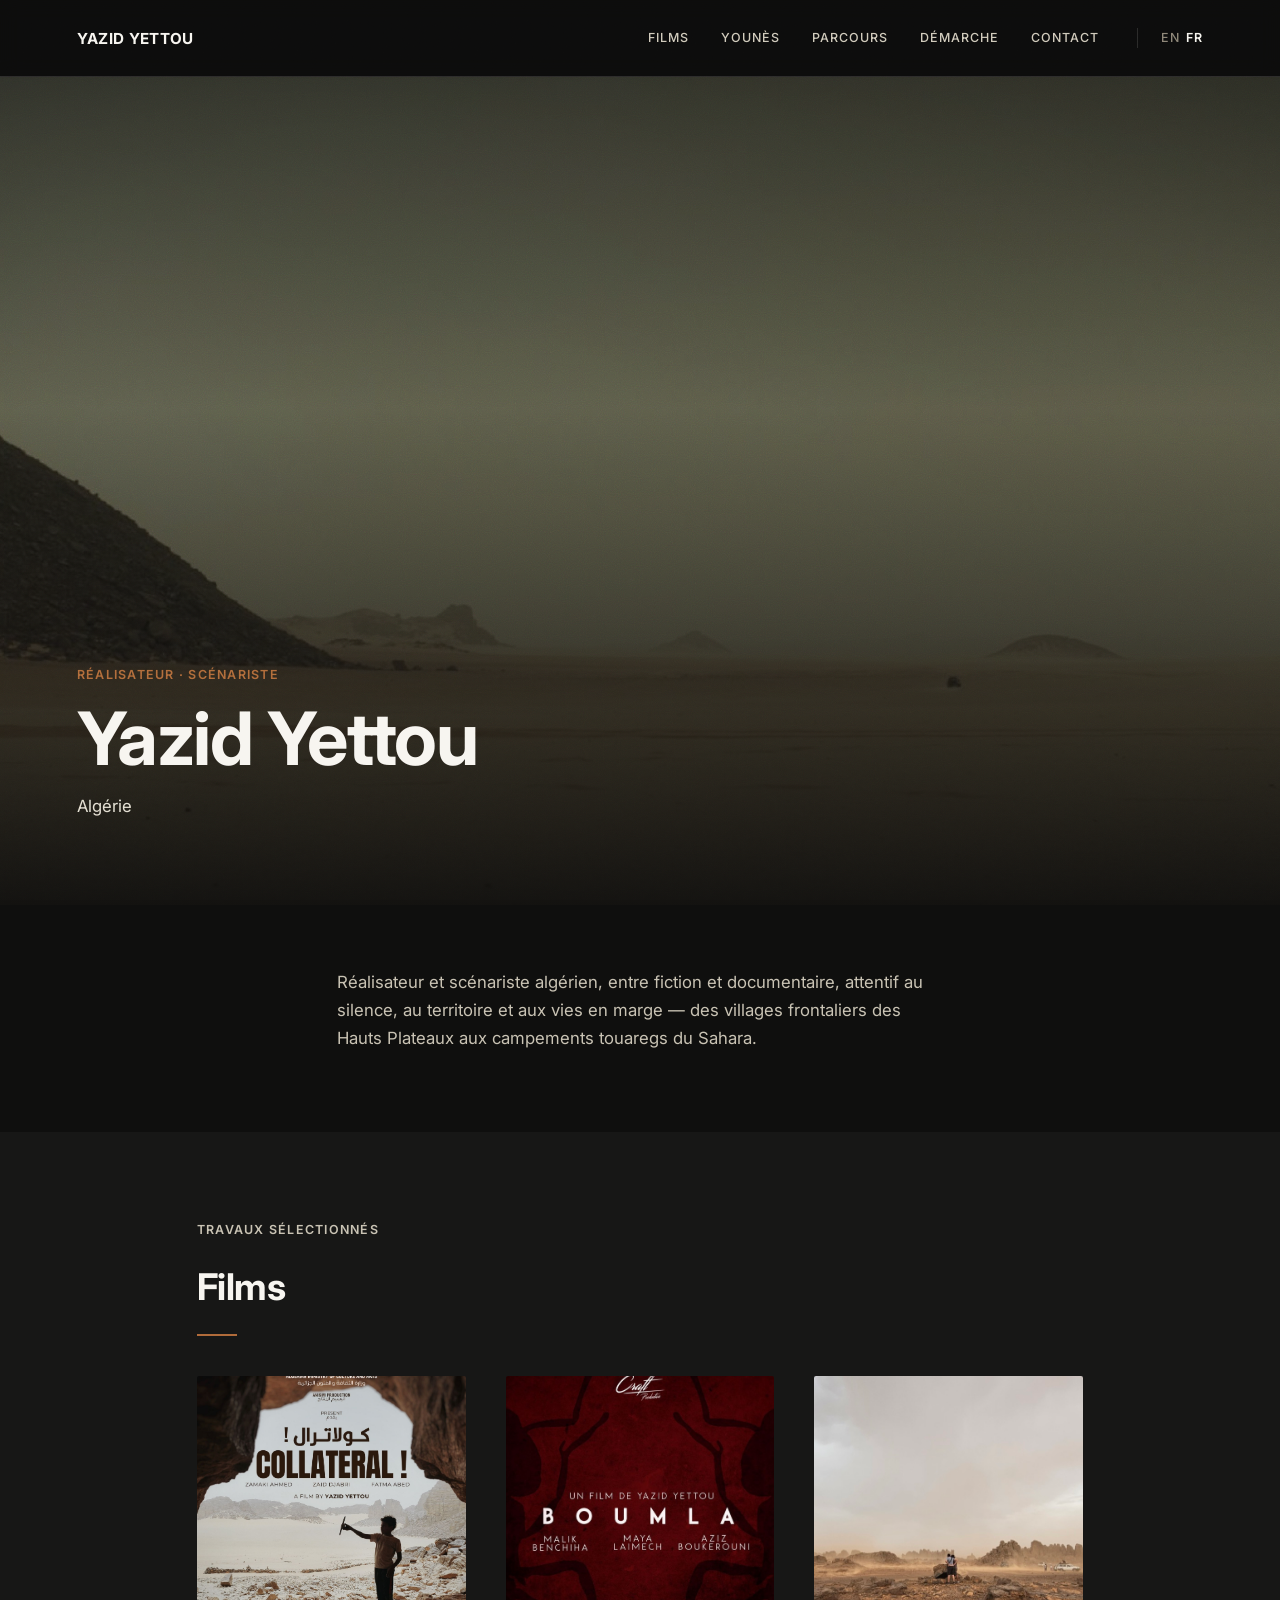
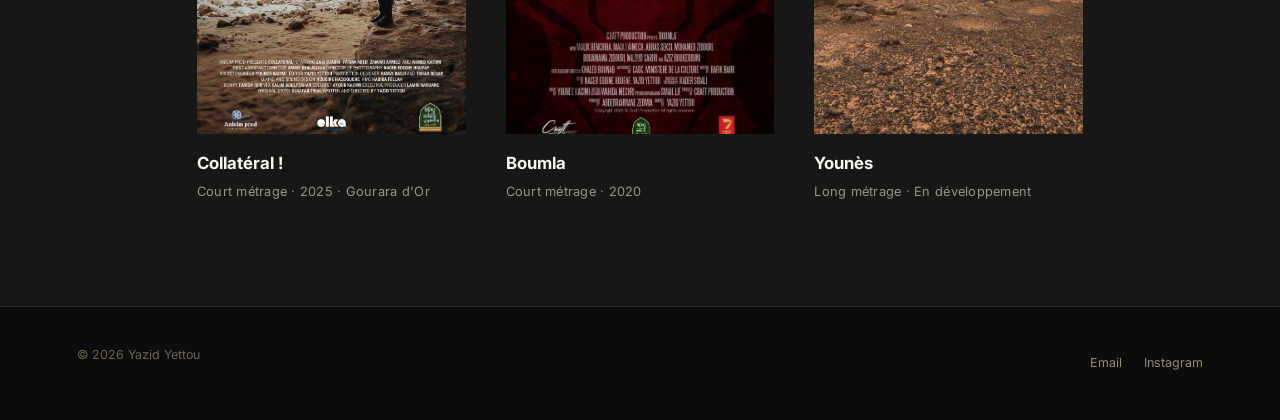
==== fr/index.html @ 915451d3 "Refonte: site multi-pages EN/FR, design editorial sombre, sections Younes/Films/About/Approach, lien" ====
<!DOCTYPE html>
<html lang="fr">
<head>
<meta charset="UTF-8">
<meta name="viewport" content="width=device-width, initial-scale=1.0">
<title>Yazid Yettou — Réalisateur &amp; Scénariste, Algérie</title>
<meta name="description" content="Yazid Yettou, réalisateur et scénariste algérien, entre fiction et documentaire. Collatéral ! (2025), Boumla (2020), Younès (long métrage en développement).">
<link rel="canonical" href="https://yazidyettou.github.io/portfolio/fr/index.html">
<link rel="alternate" hreflang="fr" href="https://yazidyettou.github.io/portfolio/fr/index.html">
<link rel="alternate" hreflang="en" href="https://yazidyettou.github.io/portfolio/index.html">
<meta property="og:type" content="website">
<meta property="og:title" content="Yazid Yettou — Réalisateur & Scénariste, Algérie">
<meta property="og:description" content="Réalisateur et scénariste algérien, entre fiction et documentaire. Collatéral ! (2025), Boumla (2020), Younès (en développement).">
<meta property="og:image" content="https://yazidyettou.github.io/portfolio/assets/hero-bg.jpg">
<meta property="og:url" content="https://yazidyettou.github.io/portfolio/fr/index.html">
<link rel="preconnect" href="https://fonts.googleapis.com">
<link rel="preconnect" href="https://fonts.gstatic.com" crossorigin>
<link href="https://fonts.googleapis.com/css2?family=Inter:wght@400;500;600;700;800&family=Newsreader:ital@0;1&display=swap" rel="stylesheet">
<link rel="stylesheet" href="../styles.css?v=2">
</head>
<body>

<div class="grain"></div>
<div class="lightbox" id="lightbox">
  <button class="lightbox-close" id="lightboxClose" aria-label="Fermer">&times;</button>
  <img id="lightboxImg" src="" alt="">
</div>

<header class="nav">
  <a href="index.html" class="nav-logo">YAZID YETTOU</a>
  <nav class="nav-links" aria-label="Navigation principale">
    <a href="films.html">Films</a>
    <a href="younes.html">Younès</a>
    <a href="about.html">Parcours</a>
    <a href="approach.html">Démarche</a>
    <a href="contact.html">Contact</a>
    <span class="nav-lang">
      <a href="../index.html">EN</a>
      <a href="index.html" aria-current="true">FR</a>
    </span>
  </nav>
</header>

<main>

  <section class="hero">
    <div class="hero-bg">
      <img src="../assets/hero-bg.jpg" alt="Paysage désertique près de Djanet, Algérie" class="hero-bg-img">
    </div>
    <div class="hero-content">
      <p class="eyebrow">Réalisateur · Scénariste</p>
      <h1>Yazid Yettou</h1>
      <p class="hero-role">Algérie</p>
    </div>
  </section>

  <section class="section section-paper section-tight">
    <div class="container-narrow">
      <p class="lede">Réalisateur et scénariste algérien, entre fiction et documentaire, attentif au silence, au territoire et aux vies en marge — des villages frontaliers des Hauts Plateaux aux campements touaregs du Sahara.</p>
    </div>
  </section>

  <section class="section section-paper-2">
    <div class="container">
      <p class="eyebrow">Travaux sélectionnés</p>
      <h2 class="title">Films</h2>
      <div class="bar"></div>
      <div class="work-grid">
        <a class="work-card" href="films.html#collateral">
          <div class="work-card-frame"><img src="../assets/collateral-poster.jpg" alt="Affiche de Collatéral !"></div>
          <h3>Collatéral&nbsp;!</h3>
          <p class="work-meta">Court métrage · 2025 · Gourara d'Or</p>
        </a>
        <a class="work-card" href="films.html#boumla">
          <div class="work-card-frame"><img src="../assets/boumla-poster.jpg" alt="Affiche de Boumla"></div>
          <h3>Boumla</h3>
          <p class="work-meta">Court métrage · 2020</p>
        </a>
        <a class="work-card" href="younes.html">
          <div class="work-card-frame"><img src="../assets/gallery/gallery-sandstorm.jpg" alt="Repérages pour Younès"></div>
          <h3>Younès</h3>
          <p class="work-meta">Long métrage · En développement</p>
        </a>
      </div>
    </div>
  </section>

</main>

<footer class="footer">
  <p>© 2026 Yazid Yettou</p>
  <div class="footer-links">
    <a href="mailto:yazid.yettou@gmail.com">Email</a>
    <a href="https://instagram.com/yazidyettou" target="_blank" rel="noopener">Instagram</a>
  </div>
</footer>

<script src="../script.js?v=2"></script>
</body>
</html>
---- styles.css ----
:root {
  --dark: #0c0c0c;
  --dark-2: #161615;
  --paper: #0f0f0e;
  --paper-2: #171716;
  --ink: #ece9e2;
  --ink-soft: #9a958a;
  --line: rgba(236, 233, 226, 0.12);
  --line-dark: rgba(236, 233, 226, 0.14);
  --accent: #b06b3a;
  --serif: "Newsreader", Georgia, serif;
  --sans: "Inter", -apple-system, BlinkMacSystemFont, "Segoe UI", Roboto, sans-serif;
}

* { margin: 0; padding: 0; box-sizing: border-box; }

html { scroll-behavior: smooth; }

body {
  background: var(--paper);
  color: var(--ink);
  font-family: var(--sans);
  line-height: 1.65;
  -webkit-font-smoothing: antialiased;
}

a { color: inherit; }

em { font-family: var(--serif); font-style: italic; }

img { max-width: 100%; }

.grain {
  position: fixed;
  inset: 0;
  z-index: 999;
  pointer-events: none;
  opacity: 0.18;
  mix-blend-mode: overlay;
  background-image: url("data:image/svg+xml,%3Csvg xmlns='http://www.w3.org/2000/svg' viewBox='0 0 200 200'%3E%3Cfilter id='n'%3E%3CfeTurbulence type='fractalNoise' baseFrequency='0.85' numOctaves='3' stitchTiles='stitch'/%3E%3C/filter%3E%3Crect width='100%25' height='100%25' filter='url(%23n)'/%3E%3C/svg%3E");
  background-size: 180px 180px;
}

.container {
  max-width: 1040px;
  margin: 0 auto;
  padding: 0 6vw;
}

.container-narrow {
  max-width: 760px;
  margin: 0 auto;
  padding: 0 6vw;
}

/* NAV */
.nav {
  position: sticky;
  top: 0;
  z-index: 20;
  display: flex;
  align-items: center;
  justify-content: space-between;
  padding: 1.6rem 6vw;
  background: rgba(12, 12, 12, 0.85);
  backdrop-filter: blur(10px);
  border-bottom: 1px solid var(--line-dark);
}

.nav-logo {
  font-weight: 700;
  letter-spacing: 0.02em;
  color: #f7f5f0;
  text-decoration: none;
  font-size: 0.95rem;
}

.nav-links {
  display: flex;
  align-items: center;
  gap: 2rem;
}

.nav-links a {
  color: #cfc9ba;
  font-size: 0.78rem;
  font-weight: 500;
  letter-spacing: 0.08em;
  text-transform: uppercase;
  text-decoration: none;
  transition: color 0.2s ease;
}

.nav-links a:hover,
.nav-links a[aria-current="page"] { color: #f7f5f0; }

.nav-lang {
  display: flex;
  gap: 0.4rem;
  font-size: 0.75rem;
  letter-spacing: 0.06em;
  color: #8a8375;
  border-left: 1px solid var(--line-dark);
  padding-left: 1.4rem;
  margin-left: 0.4rem;
}

.nav-lang a { text-decoration: none; color: inherit; }
.nav-lang a[aria-current="true"] { color: #f7f5f0; font-weight: 600; }
.nav-lang a:hover { color: #f7f5f0; }

.nav-toggle { display: none; }

/* HERO */
.hero {
  position: relative;
  min-height: 92vh;
  display: flex;
  flex-direction: column;
  justify-content: flex-end;
  padding: 6rem 6vw 5rem;
  background: var(--dark);
  overflow: hidden;
}

.hero-bg { position: absolute; inset: 0; background: var(--dark); }

.hero-bg-img {
  position: absolute;
  inset: 0;
  width: 100%;
  height: 100%;
  object-fit: cover;
  object-position: center 55%;
  opacity: 0.62;
}

.hero-bg::after {
  content: "";
  position: absolute;
  inset: 0;
  background: linear-gradient(180deg, rgba(12,12,12,0.55) 0%, rgba(12,12,12,0.15) 40%, rgba(12,12,12,0.92) 100%);
}

.hero-content { position: relative; z-index: 1; max-width: 720px; }

.eyebrow {
  color: var(--accent);
  font-size: 0.78rem;
  font-weight: 600;
  letter-spacing: 0.1em;
  text-transform: uppercase;
  margin-bottom: 1rem;
}

.hero h1 {
  font-size: clamp(2.6rem, 7vw, 4.6rem);
  font-weight: 700;
  letter-spacing: -0.02em;
  line-height: 1;
  color: #f7f5f0;
  margin-bottom: 1.1rem;
}

.hero-role {
  color: #e4dfd2;
  font-size: 1.05rem;
  margin-bottom: 0.3rem;
}

.hero-loc {
  color: #948c79;
  font-size: 0.88rem;
  letter-spacing: 0.03em;
}

/* PAGE HEADER (non-home pages) */
.page-header {
  background: var(--dark);
  padding: 9rem 6vw 4rem;
}

.page-header .eyebrow { color: var(--accent); }

.page-header h1 {
  font-size: clamp(2.2rem, 5.5vw, 3.4rem);
  font-weight: 700;
  letter-spacing: -0.02em;
  color: #f7f5f0;
}

.page-header p.lede {
  margin-top: 1.2rem;
  color: #c9c3b4;
  font-size: 1.05rem;
  max-width: 620px;
}

/* SECTIONS */
.section {
  padding: 5.5rem 0;
  opacity: 0;
  transform: translateY(14px);
  transition: opacity 0.6s ease, transform 0.6s ease;
}

.section.visible { opacity: 1; transform: translateY(0); }

.section-tight { padding: 4rem 0; }

.section-paper { background: var(--paper); color: var(--ink); }
.section-paper-2 { background: var(--paper-2); color: var(--ink); }

.section-dark {
  background: var(--dark);
  color: var(--ink);
}

.section p, .section li { color: #c9c3b4; }
.section strong { color: #f0ece0; }
.section h2, .section h3 { color: #f7f5f0; }

.title {
  font-size: clamp(1.7rem, 3.6vw, 2.3rem);
  font-weight: 700;
  letter-spacing: -0.015em;
  margin-bottom: 1rem;
}

.bar {
  width: 40px;
  height: 2px;
  background: var(--accent);
  margin-bottom: 1.8rem;
}

.sub-title {
  font-size: 1rem;
  font-weight: 700;
  letter-spacing: 0.02em;
  margin: 2.2rem 0 0.8rem;
  color: var(--accent);
  text-transform: uppercase;
  font-size: 0.82rem;
}

p { margin-bottom: 1rem; max-width: 640px; }

.lede {
  font-size: 1.05rem;
  color: var(--ink-soft);
  max-width: 620px;
}

.two-col {
  display: grid;
  grid-template-columns: 1.3fr 1fr;
  gap: 3.5rem;
  align-items: start;
}

.two-col p { max-width: none; }

/* PORTRAIT / FRAMES */
.frame {
  position: relative;
  border-radius: 2px;
  overflow: hidden;
  aspect-ratio: 4 / 5;
  max-width: 340px;
  background: var(--dark);
}

.frame img {
  width: 100%;
  height: 100%;
  object-fit: cover;
  display: block;
}

.influences {
  margin-top: 1.4rem;
  padding-top: 1.2rem;
  border-top: 1px solid var(--line);
  font-size: 0.85rem;
  color: var(--ink-soft);
}

.influences span {
  color: var(--accent);
  font-weight: 700;
  text-transform: uppercase;
  letter-spacing: 0.05em;
  font-size: 0.72rem;
}

/* NUMBERED (approach) */
.numbered-list {
  display: flex;
  flex-direction: column;
  margin-top: 1rem;
}

.numbered-item {
  display: grid;
  grid-template-columns: 60px 1fr;
  gap: 1.5rem;
  padding: 2.4rem 0;
  border-top: 1px solid var(--line);
}

.numbered-item:last-child { border-bottom: 1px solid var(--line); }

.numbered-item .num {
  color: var(--accent);
  font-weight: 700;
  font-size: 0.85rem;
  font-family: var(--serif);
  padding-top: 0.2rem;
}

.numbered-item h3 {
  font-size: 1.15rem;
  font-weight: 700;
  margin-bottom: 0.5rem;
}

.numbered-item p { font-size: 0.98rem; max-width: 560px; }

/* FILM SECTIONS */
.film-layout {
  grid-template-columns: 0.85fr 1.3fr;
}

.poster-frame {
  border-radius: 2px;
  overflow: hidden;
  position: sticky;
  top: 6rem;
  cursor: zoom-in;
}

.poster-frame img { width: 100%; display: block; }

.meta-table {
  display: flex;
  flex-direction: column;
  gap: 0.6rem;
  margin-bottom: 1.4rem;
  padding-bottom: 1.4rem;
  border-bottom: 1px solid var(--line);
}

.section-dark .meta-table { border-color: var(--line-dark); }

.meta-table > div {
  display: flex;
  justify-content: space-between;
  gap: 1rem;
  font-size: 0.88rem;
}

.meta-table dt {
  color: var(--accent);
  text-transform: uppercase;
  font-size: 0.7rem;
  font-weight: 700;
  letter-spacing: 0.06em;
  white-space: nowrap;
  padding-top: 0.1rem;
}

.meta-table dd { text-align: right; font-weight: 500; }

.award-badge {
  display: inline-flex;
  flex-direction: column;
  gap: 0.15rem;
  font-weight: 700;
  font-size: 1rem;
  color: var(--accent);
  margin-bottom: 1.6rem;
  padding: 1rem 1.2rem;
  border: 1px solid rgba(176,107,58,0.35);
}

.award-badge span {
  font-weight: 500;
  font-size: 0.8rem;
  color: inherit;
  opacity: 0.8;
}

.note {
  border-left: 2px solid var(--accent);
  padding: 0.1rem 0 0.1rem 1rem;
  font-style: italic;
  font-family: var(--serif);
  color: var(--ink-soft);
  max-width: 560px;
}

.note { color: #b3ac99; }

.festival-list {
  list-style: none;
  display: flex;
  flex-direction: column;
  gap: 0.5rem;
  font-size: 0.86rem;
  max-width: 640px;
}

.festival-list li { padding-left: 1rem; position: relative; }

.festival-list li::before {
  content: "";
  position: absolute;
  left: 0;
  top: 0.55em;
  width: 4px;
  height: 4px;
  background: var(--accent);
}

details.festival-more {
  margin-top: 1rem;
  max-width: 640px;
}

details.festival-more summary {
  cursor: pointer;
  font-size: 0.82rem;
  font-weight: 600;
  color: var(--accent);
  letter-spacing: 0.02em;
  list-style: none;
}

details.festival-more summary::-webkit-details-marker { display: none; }

details.festival-more summary::before {
  content: "+ ";
}

details.festival-more[open] summary::before {
  content: "– ";
}

details.festival-more .festival-list { margin-top: 1rem; }

.crew {
  font-size: 0.82rem;
  color: var(--ink-soft);
  max-width: 680px;
  line-height: 1.85;
}

.crew { color: #928c7a; }

.film-actions { display: flex; gap: 0.9rem; flex-wrap: wrap; margin: 1.6rem 0; }

/* BUTTONS / LINKS */
.btn {
  display: inline-flex;
  align-items: center;
  gap: 0.5rem;
  padding: 0.85rem 1.5rem;
  background: var(--accent);
  color: #f7f5f0;
  font-weight: 600;
  border-radius: 999px;
  text-decoration: none;
  font-size: 0.85rem;
  letter-spacing: 0.02em;
  transition: opacity 0.2s ease;
  border: none;
  cursor: pointer;
}

.btn:hover { opacity: 0.85; }

.btn-outline {
  background: transparent;
  border: 1px solid currentColor;
  color: inherit;
}

.section-dark .btn-outline { color: #f7f5f0; }

.text-link {
  text-decoration: underline;
  text-underline-offset: 3px;
  text-decoration-color: var(--line);
  transition: text-decoration-color 0.2s ease;
}

.text-link:hover { text-decoration-color: var(--accent); }

/* INLINE STILLS */
.inline-still {
  margin: 1.6rem 0;
  border-radius: 2px;
  overflow: hidden;
  cursor: zoom-in;
}

.inline-still img { width: 100%; display: block; }

.photo-row {
  display: grid;
  grid-template-columns: 1fr 1fr;
  gap: 1.2rem;
  margin-top: 2.4rem;
}

.photo-row .inline-still { margin: 0; }

@media (max-width: 780px) {
  .photo-row { grid-template-columns: 1fr; }
}

/* SELECTED WORK (home cards) */
.work-grid {
  display: grid;
  grid-template-columns: repeat(3, 1fr);
  gap: 2.5rem;
  margin-top: 2.5rem;
}

.work-card { text-decoration: none; color: inherit; display: block; }

.work-card-frame {
  aspect-ratio: 3/4;
  overflow: hidden;
  border-radius: 2px;
  margin-bottom: 1rem;
  background: var(--paper-2);
}

.work-card-frame img { width: 100%; height: 100%; object-fit: cover; transition: transform 0.5s ease; }
.work-card:hover .work-card-frame img { transform: scale(1.03); }

.work-card h3 { font-size: 1.05rem; font-weight: 700; margin-bottom: 0.2rem; }
.work-card .work-meta { font-size: 0.8rem; color: var(--ink-soft); letter-spacing: 0.02em; }

@media (max-width: 860px) {
  .work-grid { grid-template-columns: 1fr; gap: 2.2rem; }
}

/* GALLERY */
.gallery-grid {
  display: grid;
  grid-template-columns: repeat(4, 1fr);
  gap: 0.9rem;
  margin-top: 2rem;
}

.gallery-item {
  aspect-ratio: 4/5;
  overflow: hidden;
  cursor: zoom-in;
  background: var(--dark-2);
}

.gallery-item img {
  width: 100%;
  height: 100%;
  object-fit: cover;
  display: block;
  transition: transform 0.5s ease;
}

.gallery-item:hover img { transform: scale(1.04); }

@media (max-width: 780px) {
  .gallery-grid { grid-template-columns: repeat(2, 1fr); }
}

/* LIGHTBOX */
.lightbox {
  position: fixed;
  inset: 0;
  z-index: 1000;
  background: rgba(8, 8, 8, 0.96);
  display: flex;
  align-items: center;
  justify-content: center;
  padding: 4vh 4vw;
  opacity: 0;
  pointer-events: none;
  transition: opacity 0.25s ease;
}

.lightbox.open { opacity: 1; pointer-events: auto; }

.lightbox img {
  max-width: 100%;
  max-height: 92vh;
}

.lightbox-close {
  position: absolute;
  top: 2rem;
  right: 2rem;
  width: 40px;
  height: 40px;
  background: transparent;
  color: #f7f5f0;
  border: 1px solid rgba(247, 245, 240, 0.3);
  font-size: 1.2rem;
  cursor: pointer;
  display: flex;
  align-items: center;
  justify-content: center;
  transition: border-color 0.2s ease;
}

.lightbox-close:hover { border-color: #f7f5f0; }

/* STATUS / LOOKING FOR */
.status-line {
  display: inline-flex;
  align-items: center;
  gap: 0.6rem;
  font-weight: 600;
  font-size: 0.95rem;
  margin-bottom: 0.6rem;
}

.status-dot {
  width: 8px;
  height: 8px;
  border-radius: 50%;
  background: var(--accent);
}

.looking-list {
  list-style: none;
  display: grid;
  grid-template-columns: 1fr 1fr;
  gap: 0.7rem 2rem;
  margin-top: 1.5rem;
  max-width: 680px;
}

.looking-list li {
  padding-left: 1.1rem;
  position: relative;
  font-size: 0.92rem;
}

.looking-list li::before {
  content: "—";
  position: absolute;
  left: 0;
  color: var(--accent);
}

@media (max-width: 640px) {
  .looking-list { grid-template-columns: 1fr; }
}

/* FILMOGRAPHY */
.filmography {
  display: flex;
  flex-direction: column;
  margin-top: 1rem;
}

.filmography-item {
  display: grid;
  grid-template-columns: 90px 1fr auto;
  gap: 1.2rem;
  align-items: baseline;
  padding: 1.1rem 0;
  border-top: 1px solid var(--line);
  font-size: 0.92rem;
}

.filmography:last-child .filmography-item:last-child { border-bottom: 1px solid var(--line); }

.filmography-item .fy { color: var(--accent); font-weight: 700; font-size: 0.85rem; }
.filmography-item h3 { font-size: 1rem; font-weight: 700; }
.filmography-item .fmeta { color: var(--ink-soft); font-size: 0.82rem; text-align: right; white-space: nowrap; }

@media (max-width: 640px) {
  .filmography-item { grid-template-columns: 1fr; gap: 0.2rem; }
  .filmography-item .fmeta { text-align: left; }
}

/* MATERIALS */
.materials-list { display: flex; flex-wrap: wrap; gap: 1rem; margin-top: 1.5rem; }

/* CONTACT */
.contact-section .container-narrow { text-align: left; }

.pull-quote {
  font-family: var(--serif);
  font-style: italic;
  font-size: 1.4rem;
  color: #f0ece0;
  margin-bottom: 1.5rem;
  line-height: 1.4;
}

.contact-role { color: #c9c3b4; margin-bottom: 1.6rem; }

.contact-meta {
  display: flex;
  flex-wrap: wrap;
  gap: 0.5rem 1.6rem;
  margin-top: 1.8rem;
  font-size: 0.85rem;
  color: #948c79;
}

.contact-meta a { text-decoration: none; border-bottom: 1px solid transparent; transition: color 0.2s ease, border-color 0.2s ease; }
.contact-meta a:hover { color: var(--accent); border-color: var(--accent); }

.contact-note {
  margin-top: 1.8rem;
  font-style: italic;
  font-family: var(--serif);
  color: #7d7562;
  font-size: 0.88rem;
}

/* FOOTER */
.footer {
  background: var(--dark);
  color: #6b6353;
  padding: 2.4rem 6vw;
  display: flex;
  justify-content: space-between;
  align-items: center;
  font-size: 0.78rem;
  border-top: 1px solid var(--line-dark);
  flex-wrap: wrap;
  gap: 1rem;
}

.footer a { color: #948c79; text-decoration: none; }
.footer a:hover { color: #f7f5f0; }
.footer-links { display: flex; gap: 1.4rem; }

/* FOCUS */
a:focus-visible, button:focus-visible, summary:focus-visible {
  outline: 2px solid var(--accent);
  outline-offset: 2px;
}

/* RESPONSIVE */
@media (max-width: 780px) {
  .two-col, .film-layout { grid-template-columns: 1fr; gap: 2.2rem; }
  .poster-frame { position: static; }
  .hero h1 { font-size: 2.8rem; }
  .frame { max-width: 100%; }
  .page-header { padding: 7rem 6vw 3rem; }
  .work-grid { grid-template-columns: 1fr; }
  .gallery-grid { grid-template-columns: repeat(2, 1fr); }
}

@media (max-width: 640px) {
  .nav {
    flex-direction: column;
    align-items: flex-start;
    gap: 0.9rem;
    padding: 1.2rem 6vw;
  }
  .nav-links {
    gap: 1.1rem 1.3rem;
    flex-wrap: wrap;
    row-gap: 0.6rem;
  }
  .nav-lang { border-left: none; padding-left: 0; margin-left: 0; }
  .footer { flex-direction: column; align-items: flex-start; }
}
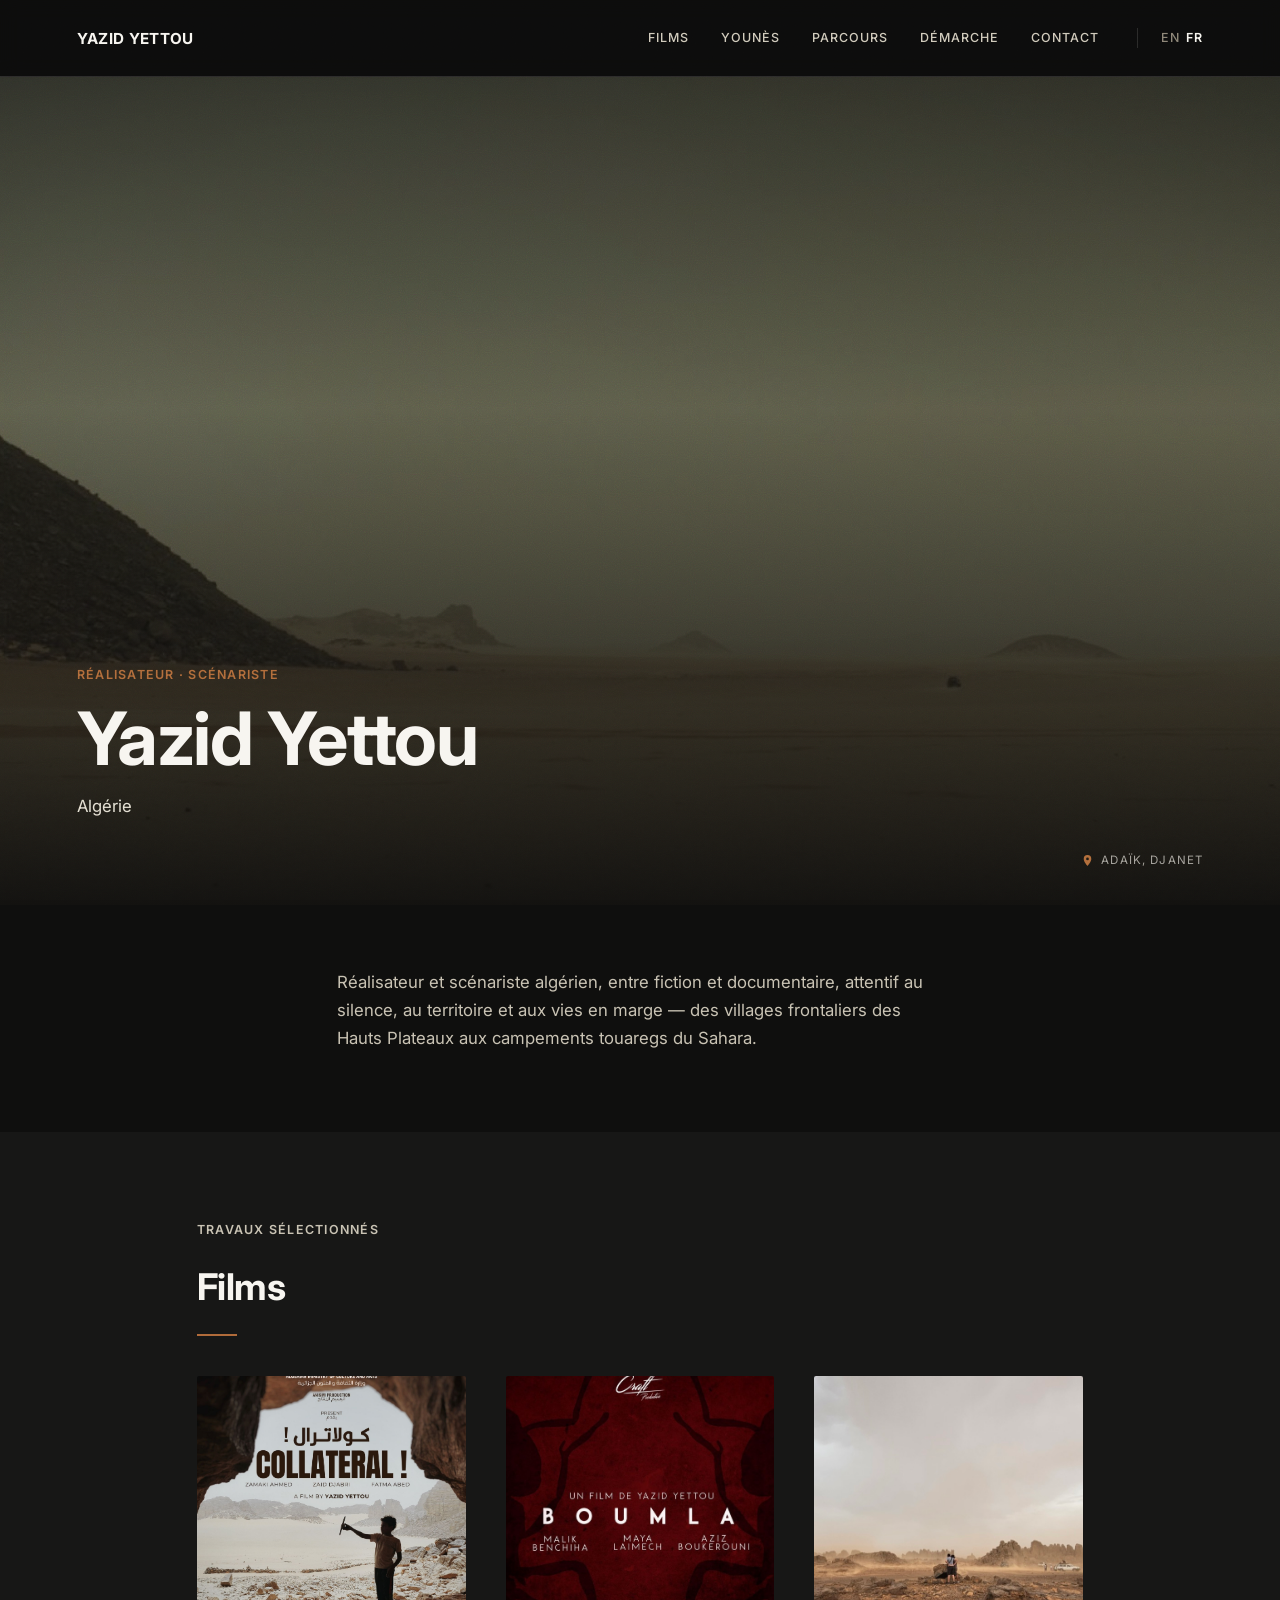
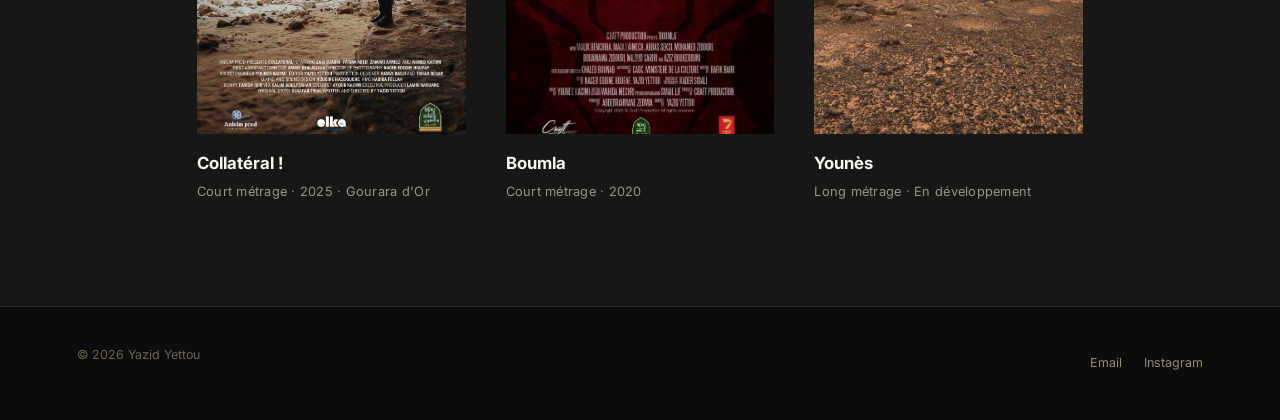
==== commit 3ef605e5: "Ajout localisation Adaik, Djanet sur la photo d'accueil (EN + FR)" ====
--- a/fr/index.html
+++ b/fr/index.html
@@ -16,14 +16,14 @@
 <link rel="preconnect" href="https://fonts.googleapis.com">
 <link rel="preconnect" href="https://fonts.gstatic.com" crossorigin>
 <link href="https://fonts.googleapis.com/css2?family=Inter:wght@400;500;600;700;800&family=Newsreader:ital@0;1&display=swap" rel="stylesheet">
-<link rel="stylesheet" href="../styles.css?v=2">
+<link rel="stylesheet" href="../styles.css?v=3">
 </head>
 <body>
 
 <div class="grain"></div>
 <div class="lightbox" id="lightbox">
   <button class="lightbox-close" id="lightboxClose" aria-label="Fermer">&times;</button>
-  <img id="lightboxImg" src="" alt="">
+  <img id="lightboxImg" alt="">
 </div>
 
 <header class="nav">
@@ -52,6 +52,10 @@
       <h1>Yazid Yettou</h1>
       <p class="hero-role">Algérie</p>
     </div>
+    <p class="hero-geo">
+      <svg viewBox="0 0 24 24" aria-hidden="true" focusable="false"><path d="M12 2a7 7 0 0 0-7 7c0 5.25 7 13 7 13s7-7.75 7-13a7 7 0 0 0-7-7zm0 9.5A2.5 2.5 0 1 1 12 6.5a2.5 2.5 0 0 1 0 5z"/></svg>
+      Adaïk, Djanet
+    </p>
   </section>
 
   <section class="section section-paper section-tight">
@@ -95,6 +99,6 @@
   </div>
 </footer>
 
-<script src="../script.js?v=2"></script>
+<script src="../script.js?v=3"></script>
 </body>
 </html>
--- a/styles.css
+++ b/styles.css
@@ -172,6 +172,39 @@
   color: #948c79;
   font-size: 0.88rem;
   letter-spacing: 0.03em;
+}
+
+/* Photo location credit, bottom-right of hero */
+.hero-geo {
+  position: absolute;
+  right: 6vw;
+  bottom: 2.2rem;
+  z-index: 2;
+  display: inline-flex;
+  align-items: center;
+  gap: 0.45rem;
+  margin: 0;
+  max-width: none;
+  font-size: 0.72rem;
+  letter-spacing: 0.1em;
+  text-transform: uppercase;
+  color: rgba(236, 233, 226, 0.65);
+}
+
+.hero-geo svg {
+  width: 13px;
+  height: 13px;
+  flex-shrink: 0;
+  fill: var(--accent);
+}
+
+@media (max-width: 640px) {
+  .hero-geo {
+    right: auto;
+    left: 6vw;
+    bottom: 1.4rem;
+    font-size: 0.68rem;
+  }
 }
 
 /* PAGE HEADER (non-home pages) */
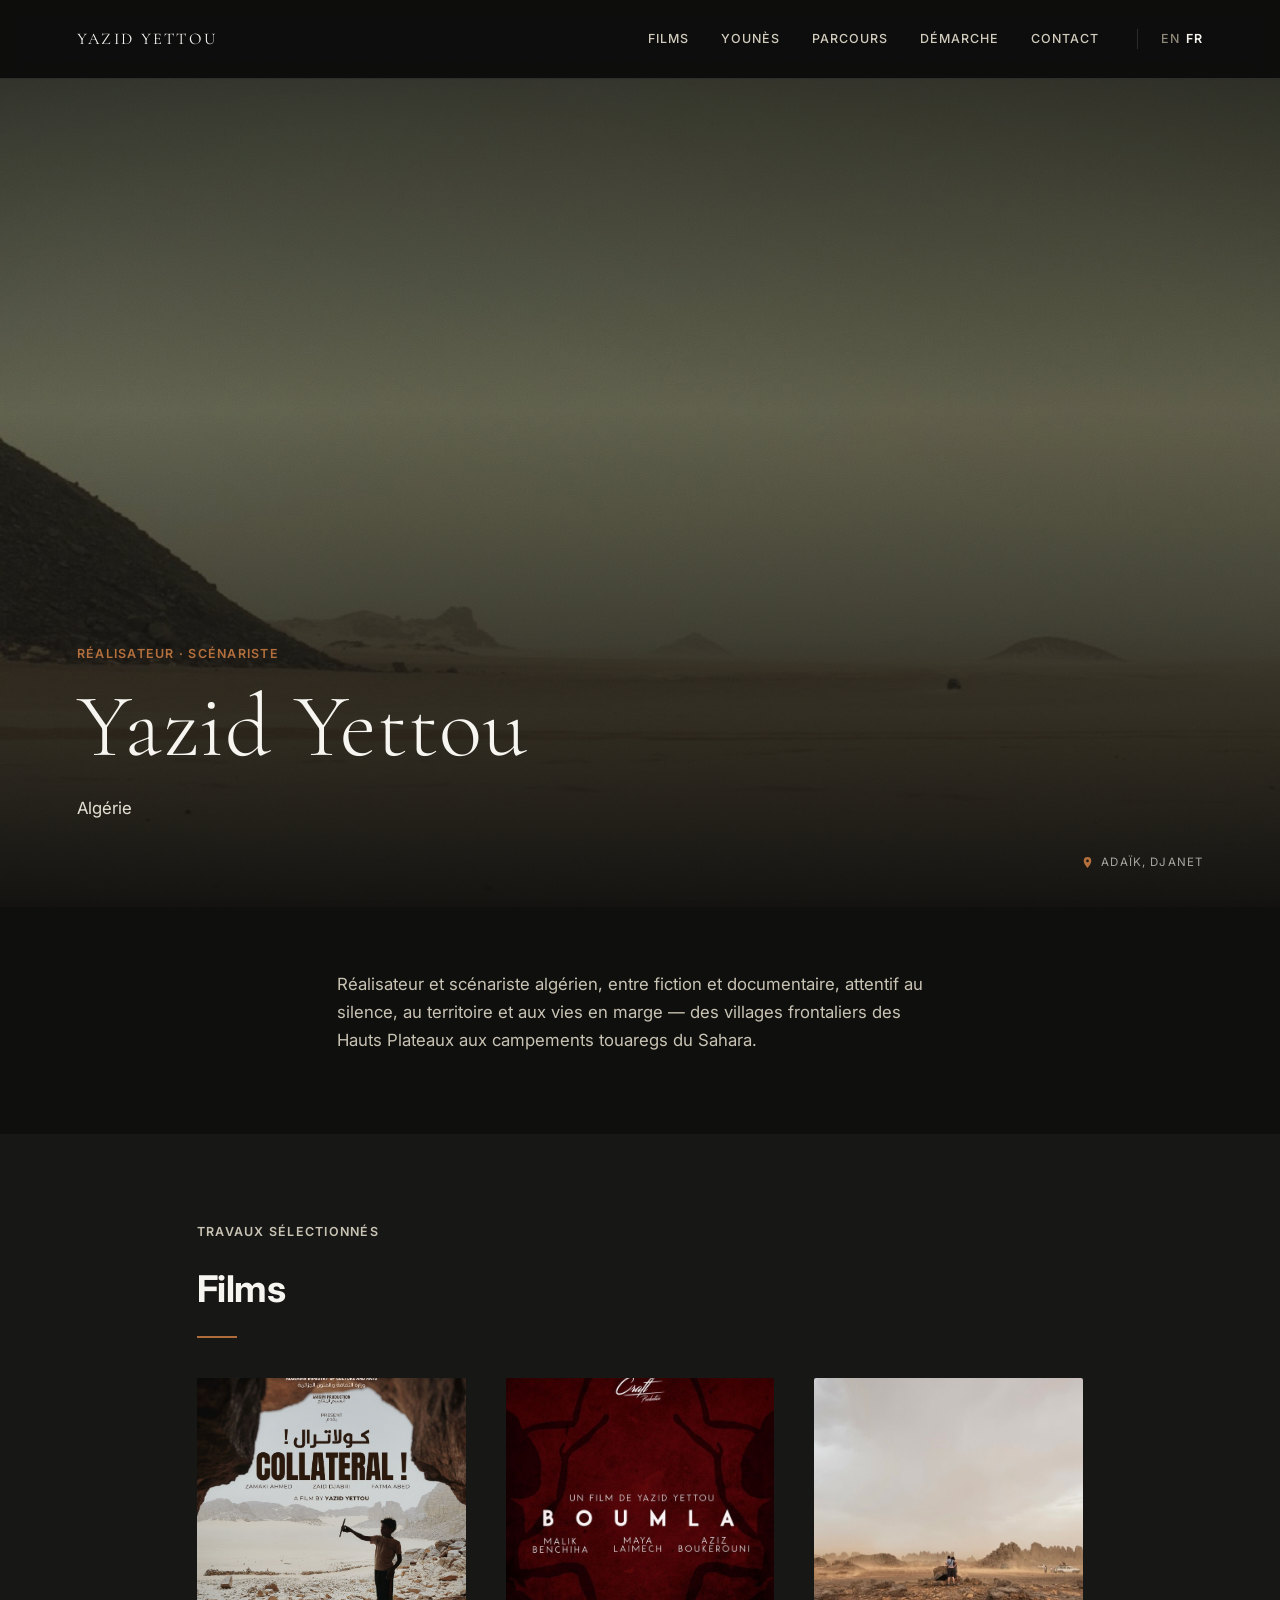
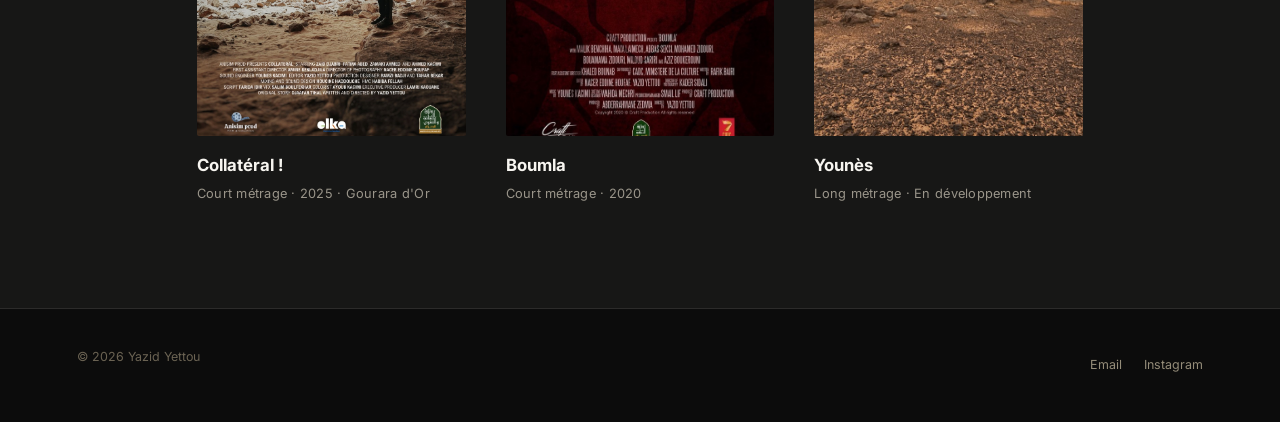
==== commit 7e459138: "Localisation Adaik Djanet, typo serif fine, retrait telechargements PDF, Boumla teaser, filmographie" ====
--- a/fr/index.html
+++ b/fr/index.html
@@ -15,8 +15,8 @@
 <meta property="og:url" content="https://yazidyettou.github.io/portfolio/fr/index.html">
 <link rel="preconnect" href="https://fonts.googleapis.com">
 <link rel="preconnect" href="https://fonts.gstatic.com" crossorigin>
-<link href="https://fonts.googleapis.com/css2?family=Inter:wght@400;500;600;700;800&family=Newsreader:ital@0;1&display=swap" rel="stylesheet">
-<link rel="stylesheet" href="../styles.css?v=3">
+<link href="https://fonts.googleapis.com/css2?family=Cormorant+Garamond:wght@300;400&family=Inter:wght@400;500;600;700;800&family=Newsreader:ital@0;1&display=swap" rel="stylesheet">
+<link rel="stylesheet" href="../styles.css?v=5">
 </head>
 <body>
 
@@ -45,7 +45,7 @@
 
   <section class="hero">
     <div class="hero-bg">
-      <img src="../assets/hero-bg.jpg" alt="Paysage désertique près de Djanet, Algérie" class="hero-bg-img">
+      <img src="../assets/hero-bg.jpg" alt="Paysage désertique à Adaïk, Djanet, Algérie" class="hero-bg-img">
     </div>
     <div class="hero-content">
       <p class="eyebrow">Réalisateur · Scénariste</p>
@@ -99,6 +99,6 @@
   </div>
 </footer>
 
-<script src="../script.js?v=3"></script>
+<script src="../script.js?v=5"></script>
 </body>
 </html>
--- a/styles.css
+++ b/styles.css
@@ -9,6 +9,7 @@
   --line-dark: rgba(236, 233, 226, 0.14);
   --accent: #b06b3a;
   --serif: "Newsreader", Georgia, serif;
+  --display: "Cormorant Garamond", "Newsreader", Georgia, serif;
   --sans: "Inter", -apple-system, BlinkMacSystemFont, "Segoe UI", Roboto, sans-serif;
 }
 
@@ -68,11 +69,12 @@
 }
 
 .nav-logo {
-  font-weight: 700;
-  letter-spacing: 0.02em;
+  font-family: var(--display);
+  font-weight: 400;
+  letter-spacing: 0.14em;
   color: #f7f5f0;
   text-decoration: none;
-  font-size: 0.95rem;
+  font-size: 1.02rem;
 }
 
 .nav-links {
@@ -154,12 +156,13 @@
 }
 
 .hero h1 {
-  font-size: clamp(2.6rem, 7vw, 4.6rem);
-  font-weight: 700;
-  letter-spacing: -0.02em;
-  line-height: 1;
+  font-family: var(--display);
+  font-size: clamp(3rem, 8vw, 5.6rem);
+  font-weight: 300;
+  letter-spacing: 0.01em;
+  line-height: 1.02;
   color: #f7f5f0;
-  margin-bottom: 1.1rem;
+  margin-bottom: 1.4rem;
 }
 
 .hero-role {
@@ -216,9 +219,10 @@
 .page-header .eyebrow { color: var(--accent); }
 
 .page-header h1 {
-  font-size: clamp(2.2rem, 5.5vw, 3.4rem);
-  font-weight: 700;
-  letter-spacing: -0.02em;
+  font-family: var(--display);
+  font-size: clamp(2.6rem, 6vw, 4rem);
+  font-weight: 300;
+  letter-spacing: 0.01em;
   color: #f7f5f0;
 }
 
@@ -787,7 +791,7 @@
 @media (max-width: 780px) {
   .two-col, .film-layout { grid-template-columns: 1fr; gap: 2.2rem; }
   .poster-frame { position: static; }
-  .hero h1 { font-size: 2.8rem; }
+  .hero h1 { font-size: 3.1rem; }
   .frame { max-width: 100%; }
   .page-header { padding: 7rem 6vw 3rem; }
   .work-grid { grid-template-columns: 1fr; }
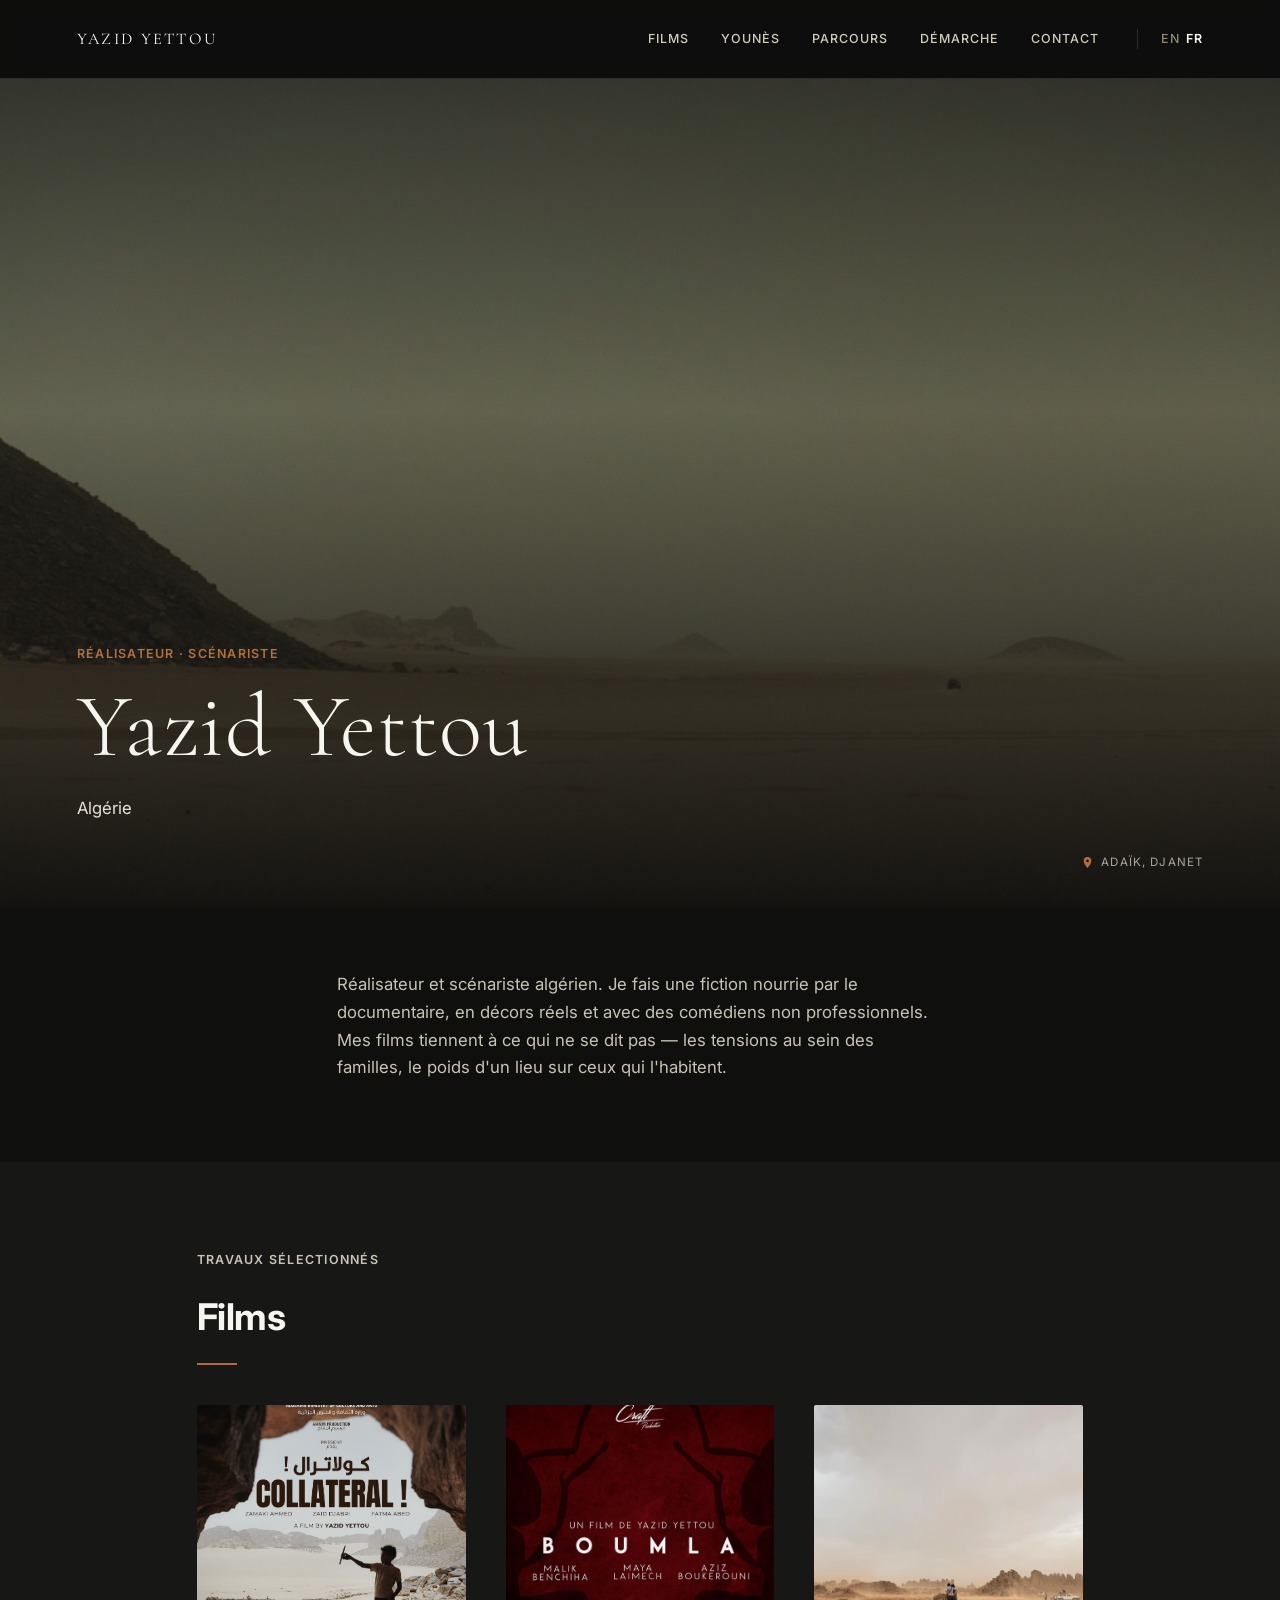
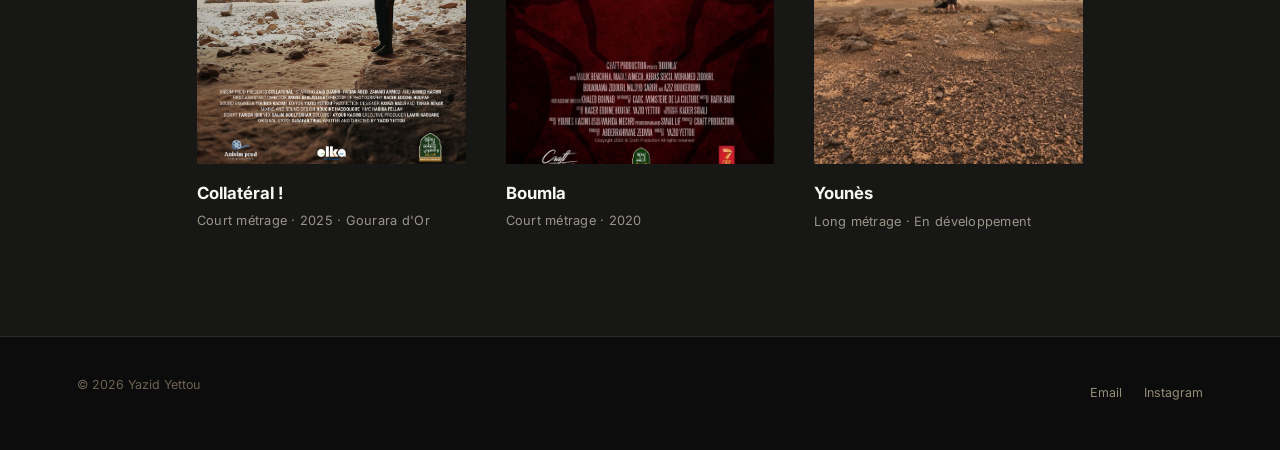
==== commit 02ed307a: "Bio d'accueil reformulee, Filmmaker remplace par Director" ====
--- a/fr/index.html
+++ b/fr/index.html
@@ -5,14 +5,14 @@
 <meta name="viewport" content="width=device-width, initial-scale=1.0">
 <title>Yazid Yettou — Réalisateur &amp; Scénariste, Algérie</title>
 <meta name="description" content="Yazid Yettou, réalisateur et scénariste algérien, entre fiction et documentaire. Collatéral ! (2025), Boumla (2020), Younès (long métrage en développement).">
-<link rel="canonical" href="https://yazidyettou.github.io/portfolio/fr/index.html">
-<link rel="alternate" hreflang="fr" href="https://yazidyettou.github.io/portfolio/fr/index.html">
-<link rel="alternate" hreflang="en" href="https://yazidyettou.github.io/portfolio/index.html">
+<link rel="canonical" href="https://yazidyettou.github.io/fr/index.html">
+<link rel="alternate" hreflang="fr" href="https://yazidyettou.github.io/fr/index.html">
+<link rel="alternate" hreflang="en" href="https://yazidyettou.github.io/index.html">
 <meta property="og:type" content="website">
 <meta property="og:title" content="Yazid Yettou — Réalisateur & Scénariste, Algérie">
 <meta property="og:description" content="Réalisateur et scénariste algérien, entre fiction et documentaire. Collatéral ! (2025), Boumla (2020), Younès (en développement).">
-<meta property="og:image" content="https://yazidyettou.github.io/portfolio/assets/hero-bg.jpg">
-<meta property="og:url" content="https://yazidyettou.github.io/portfolio/fr/index.html">
+<meta property="og:image" content="https://yazidyettou.github.io/assets/hero-bg.jpg">
+<meta property="og:url" content="https://yazidyettou.github.io/fr/index.html">
 <link rel="preconnect" href="https://fonts.googleapis.com">
 <link rel="preconnect" href="https://fonts.gstatic.com" crossorigin>
 <link href="https://fonts.googleapis.com/css2?family=Cormorant+Garamond:wght@300;400&family=Inter:wght@400;500;600;700;800&family=Newsreader:ital@0;1&display=swap" rel="stylesheet">
@@ -60,7 +60,7 @@
 
   <section class="section section-paper section-tight">
     <div class="container-narrow">
-      <p class="lede">Réalisateur et scénariste algérien, entre fiction et documentaire, attentif au silence, au territoire et aux vies en marge — des villages frontaliers des Hauts Plateaux aux campements touaregs du Sahara.</p>
+      <p class="lede">Réalisateur et scénariste algérien. Je fais une fiction nourrie par le documentaire, en décors réels et avec des comédiens non professionnels. Mes films tiennent à ce qui ne se dit pas — les tensions au sein des familles, le poids d'un lieu sur ceux qui l'habitent.</p>
     </div>
   </section>
 
